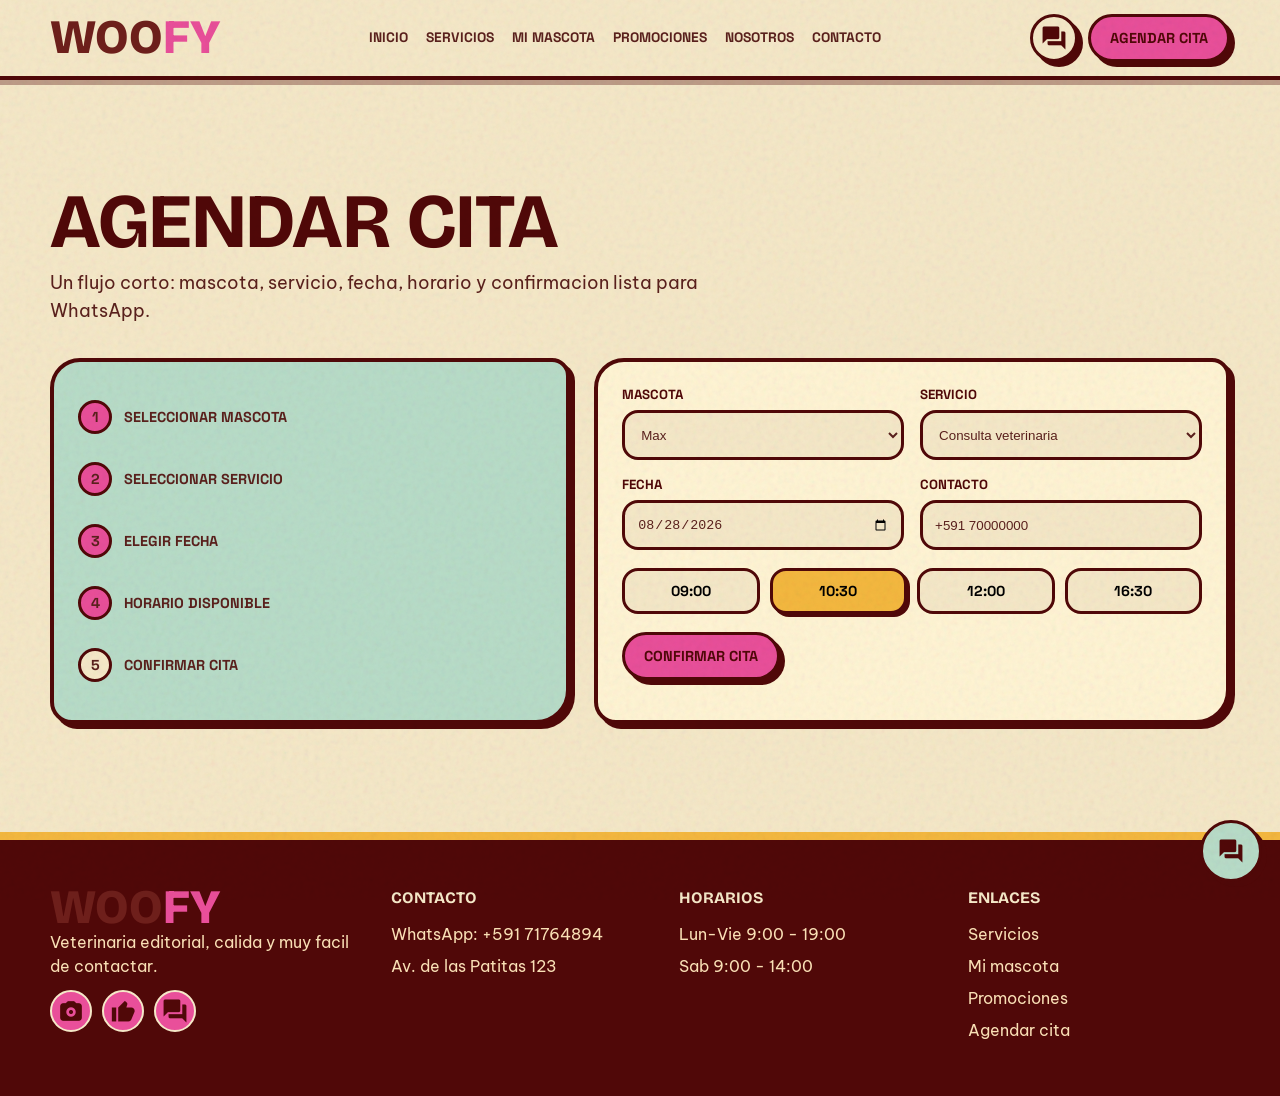
==== agendar.html @ f663ee56 "Add files via upload" ====
﻿<!doctype html>
<html lang="es">
  <head>
    <meta charset="utf-8" />
    <meta name="viewport" content="width=device-width,initial-scale=1" />
    <title>WOOFY | Agendar cita</title>
    <link rel="preconnect" href="https://fonts.googleapis.com" />
    <link rel="preconnect" href="https://fonts.gstatic.com" crossorigin />
    <link
      href="https://fonts.googleapis.com/css2?family=Be+Vietnam+Pro:wght@400;600;700;800&family=Bricolage+Grotesque:opsz,wght@12..96,700;12..96,800&family=Space+Grotesk:wght@600;700&display=swap"
      rel="stylesheet"
    />
    <link
      href="https://fonts.googleapis.com/css2?family=Material+Symbols+Outlined:wght,FILL@100..700,0..1&display=swap"
      rel="stylesheet"
    />
    <link rel="stylesheet" href="styles.css" />
  </head>
  <body class="section-page">
    <header class="top">
      <nav class="nav">
        <a class="logo" href="index.html">WOO<span>FY</span></a>
        <div class="links">
          <a href="index.html">Inicio</a><a href="servicios.html">Servicios</a
          ><a href="mi-mascota.html">Mi mascota</a
          ><a href="promociones.html">Promociones</a
          ><a href="nosotros.html">Nosotros</a
          ><a href="contacto.html">Contacto</a>
        </div>
        <div class="actions">
          <a
            class="btn icon"
            href="https://wa.me/59170000000"
            aria-label="WhatsApp"
            ><span class="material-symbols-outlined">forum</span></a
          ><a class="btn primary" href="agendar.html">Agendar cita</a
          ><button class="btn icon menu" aria-label="Menu">
            <span class="material-symbols-outlined">menu</span>
          </button>
        </div>
      </nav>
    </header>
    <main class="page-main">
      <section id="agendar" class="section cream">
        <div class="head">
          <div>
            <h2 class="title">Agendar cita</h2>
            <p class="lead">
              Un flujo corto: mascota, servicio, fecha, horario y confirmacion
              lista para WhatsApp.
            </p>
          </div>
        </div>
        <div class="appt">
          <aside class="card steps">
            <div class="step on"><b>1</b>Seleccionar mascota</div>
            <div class="step on"><b>2</b>Seleccionar servicio</div>
            <div class="step on"><b>3</b>Elegir fecha</div>
            <div class="step on"><b>4</b>Horario disponible</div>
            <div class="step"><b>5</b>Confirmar cita</div>
          </aside>
          <form class="card form" id="form">
            <div class="fg">
              <label
                >Mascota<select id="pet">
                  <option>Max</option>
                  <option>Mora</option>
                </select></label
              ><label
                >Servicio<select id="service">
                  <option>Consulta veterinaria</option>
                  <option>Vacunacion</option>
                  <option>Bano y peluqueria</option>
                  <option>Esterilizacion</option>
                  <option>Tratamientos</option>
                </select></label
              ><label
                >Fecha<input id="date" type="date" value="2026-08-28" /></label
              ><label
                >Contacto<input id="phone" type="tel" value="+591 70000000"
              /></label>
            </div>
            <div class="times">
              <button class="time" type="button">09:00</button
              ><button class="time sel" type="button">10:30</button
              ><button class="time" type="button">12:00</button
              ><button class="time" type="button">16:30</button>
            </div>
            <button class="btn primary" type="submit">Confirmar cita</button>
            <div class="done" id="done">
              <h3>Cita agendada!</h3>
              <p>
                <b>Mascota:</b> <span id="cPet">Max</span> - <b>Servicio:</b>
                <span id="cService">Consulta veterinaria</span>
              </p>
              <p>
                <b>Fecha:</b> <span id="cDate">2026-08-28</span> - <b>Hora:</b>
                <span id="cTime">10:30</span>
              </p>
              <br /><a class="btn yellow" href="https://wa.me/59171764894"
                >Confirmar por WhatsApp</a
              >
            </div>
          </form>
        </div>
      </section>
    </main>
    <footer>
      <div class="foot">
        <div>
          <div class="logo">WOO<span>FY</span></div>
          <p>Veterinaria editorial, calida y muy facil de contactar.</p>
          <div class="social">
            <a href="#" aria-label="Instagram"
              ><span class="material-symbols-outlined">photo_camera</span></a
            ><a href="#" aria-label="Facebook"
              ><span class="material-symbols-outlined">thumb_up</span></a
            ><a href="https://wa.me/59170000000" aria-label="WhatsApp"
              ><span class="material-symbols-outlined">forum</span></a
            >
          </div>
        </div>
        <div>
          <h4>Contacto</h4>
          <p>WhatsApp: +591 71764894</p>
          <p>Av. de las Patitas 123</p>
        </div>
        <div>
          <h4>Horarios</h4>
          <p>Lun-Vie 9:00 - 19:00</p>
          <p>Sab 9:00 - 14:00</p>
        </div>
        <div>
          <h4>Enlaces</h4>
          <a href="servicios.html">Servicios</a
          ><a href="mi-mascota.html">Mi mascota</a
          ><a href="promociones.html">Promociones</a
          ><a href="agendar.html">Agendar cita</a>
        </div>
      </div>
    </footer>
    <a
      class="btn float"
      href="https://wa.me/59171764894"
      aria-label="WhatsApp flotante"
      ><span class="material-symbols-outlined">forum</span></a
    >
    <script src="main.js"></script>
  </body>
</html>
---- styles.css ----
﻿:root {
  --b: #6e1f1b;
  --bd: #500808;
  --c: #f5e8c8;
  --cs: #fff4d4;
  --p: #e94f9a;
  --m: #b8dcc8;
  --y: #f4b83f;
  --t: #5a201c;
  --sh: 5px 5px 0 var(--bd);
  --r: 30px 18px 34px 22px;
}
* {
  box-sizing: border-box;
}
html {
  scroll-behavior: smooth;
}
body {
  margin: 0;
  background: var(--b);
  color: var(--t);
  font-family: "Be Vietnam Pro", system-ui, sans-serif;
  line-height: 1.5;
  overflow-x: hidden;
}
body:before {
  content: "";
  position: fixed;
  inset: 0;
  z-index: 80;
  pointer-events: none;
  opacity: 0.13;
  mix-blend-mode: multiply;
  background: url("data:image/svg+xml,%3Csvg viewBox='0 0 220 220' xmlns='http://www.w3.org/2000/svg'%3E%3Cfilter id='n'%3E%3CfeTurbulence type='fractalNoise' baseFrequency='.75' numOctaves='3' stitchTiles='stitch'/%3E%3C/filter%3E%3Crect width='100%25' height='100%25' filter='url(%23n)' opacity='.8'/%3E%3C/svg%3E");
}
a {
  text-decoration: none;
  color: inherit;
}
img {
  display: block;
  width: 100%;
  height: 100%;
  object-fit: cover;
}
.material-symbols-outlined {
  font-variation-settings:
    "FILL" 1,
    "wght" 700,
    "opsz" 24;
  line-height: 1;
}
.top {
  position: sticky;
  top: 0;
  z-index: 60;
  background: var(--c);
  border-bottom: 4px solid var(--bd);
  box-shadow: 0 5px 0 #50080855;
}
.nav {
  width: min(1180px, calc(100% - 32px));
  min-height: 76px;
  margin: auto;
  display: flex;
  align-items: center;
  justify-content: space-between;
  gap: 16px;
}
.logo {
  font: 800 clamp(2rem, 4vw, 3rem)/0.9 "Bricolage Grotesque";
  color: var(--b);
  letter-spacing: 0;
}
.logo span {
  color: var(--p);
}
.links {
  display: flex;
  gap: 18px;
  font: 700 0.86rem "Space Grotesk";
  text-transform: uppercase;
}
.links a {
  border-bottom: 2px solid transparent;
  padding: 8px 0;
}
.links a:hover {
  color: var(--p);
  border-color: var(--p);
}
.actions {
  display: flex;
  gap: 10px;
}
.btn {
  display: inline-flex;
  align-items: center;
  justify-content: center;
  gap: 8px;
  min-height: 48px;
  padding: 12px 19px;
  border: 3px solid var(--bd);
  border-radius: 999px;
  background: var(--c);
  color: var(--bd);
  box-shadow: var(--sh);
  font: 800 0.9rem "Space Grotesk";
  text-transform: uppercase;
  cursor: pointer;
  transition: 0.18s;
  white-space: nowrap;
}
.btn:hover {
  transform: translate(-2px, -2px);
  box-shadow: 7px 7px 0 var(--bd);
}
.primary {
  background: var(--p);
}
.yellow {
  background: var(--y);
}
.mint {
  background: var(--m);
}
.icon {
  width: 48px;
  padding: 0;
}
.menu {
  display: none;
}
.section {
  position: relative;
  padding: clamp(58px, 9vw, 108px) max(18px, calc((100vw - 1180px) / 2));
}
.cream {
  background: var(--c);
}
.paper {
  background: #fbefd1;
}
.mintbg {
  background: var(--m);
}
.wine {
  background: var(--b);
  color: var(--c);
}
h1,
h2,
h3 {
  font-family: "Bricolage Grotesque";
  letter-spacing: 0;
}
h2.title {
  margin: 0 0 12px;
  color: var(--bd);
  font-size: clamp(2.3rem, 6vw, 5.1rem);
  line-height: 0.9;
  text-transform: uppercase;
}
.wine h2.title {
  color: var(--c);
}
.lead {
  max-width: 690px;
  margin: 0;
  font-size: clamp(1rem, 2vw, 1.15rem);
}
.head {
  display: flex;
  justify-content: space-between;
  align-items: end;
  gap: 24px;
  margin-bottom: 34px;
}
.tag,
.sticker {
  display: inline-flex;
  align-items: center;
  gap: 7px;
  width: max-content;
  max-width: 100%;
  padding: 8px 12px;
  border: 3px solid var(--bd);
  border-radius: 999px;
  background: var(--y);
  color: var(--bd);
  box-shadow: var(--sh);
  font: 800 0.78rem "Space Grotesk";
  text-transform: uppercase;
}
.card {
  position: relative;
  overflow: hidden;
  border: 4px solid var(--bd);
  border-radius: var(--r);
  box-shadow: var(--sh);
  background: var(--cs);
  color: var(--t);
}
.hero {
  min-height: calc(100vh - 76px);
  display: grid;
  grid-template-columns: 1.02fr 0.98fr;
  align-items: center;
  gap: clamp(28px, 5vw, 64px);
  background:
    radial-gradient(circle at 10% 20%, #f4b83f22 0 2px, transparent 2px 34px),
    var(--b);
  color: var(--c);
  padding-top: clamp(42px, 7vw, 80px);
  padding-bottom: clamp(50px, 7vw, 82px);
}
.hero h1 {
  margin: 26px 0 22px;
  font-size: clamp(3.2rem, 9vw, 7.6rem);
  line-height: 0.84;
  text-transform: uppercase;
}
.hero .hi {
  display: inline-block;
  background: var(--c);
  color: var(--bd);
  border: 4px solid var(--bd);
  border-radius: 22px 34px 18px 28px;
  padding: 5px 15px 10px;
  box-shadow: var(--sh);
  transform: rotate(-1deg);
}
.hero p {
  max-width: 570px;
  color: #fff1ce;
  font-size: clamp(1rem, 2vw, 1.22rem);
}
.row {
  display: flex;
  flex-wrap: wrap;
  gap: 16px;
  margin-top: 28px;
}
.collage {
  position: relative;
  min-height: 620px;
}
.photo {
  position: absolute;
  inset: 24px 22px 80px 60px;
  padding: 10px;
  background: var(--c);
  border: 5px solid var(--bd);
  border-radius: 42px 26px 48px 30px;
  box-shadow: var(--sh);
  transform: rotate(2deg);
  overflow: hidden;
}
.photo img {
  border-radius: 30px 18px 34px 22px;
}
.note {
  position: absolute;
  border: 4px solid var(--bd);
  box-shadow: var(--sh);
  border-radius: var(--r);
  color: var(--bd);
  padding: 18px;
  font-weight: 800;
}
.note strong {
  display: block;
  font: 800 1.5rem/1 "Bricolage Grotesque";
  text-transform: uppercase;
}
.n1 {
  right: 0;
  top: 10px;
  width: 220px;
  background: var(--y);
  transform: rotate(5deg);
}
.n2 {
  left: 0;
  bottom: 58px;
  width: 230px;
  background: var(--m);
  transform: rotate(-5deg);
}
.n3 {
  right: 22px;
  bottom: 10px;
  width: 255px;
  background: var(--p);
  transform: rotate(-2deg);
}
.paw {
  position: absolute;
  font-size: 54px;
  color: var(--p);
  left: 22px;
  top: 72px;
  transform: rotate(-14deg);
}
.grid {
  display: grid;
  gap: 24px;
}
.services {
  grid-template-columns: repeat(3, 1fr);
}
.svc {
  min-height: 380px;
  display: flex;
  flex-direction: column;
}
.svc:nth-child(2n) {
  background: var(--m);
  transform: rotate(1deg);
}
.svc:nth-child(3n) {
  background: #ffd5e8;
  transform: rotate(-1deg);
}
.svc:nth-child(4n) {
  background: #f8c85b;
}
.svcimg {
  height: 172px;
  border-bottom: 4px solid var(--bd);
  background: var(--c);
}
.body {
  padding: 22px;
}
.card h3 {
  margin: 0 0 8px;
  color: var(--bd);
  font-size: 1.75rem;
  line-height: 1;
  text-transform: uppercase;
}
.card p {
  margin: 0;
}
.svc .tag {
  position: absolute;
  top: 14px;
  right: 14px;
  background: var(--y);
  box-shadow: 3px 3px 0 var(--bd);
}
.split {
  display: grid;
  grid-template-columns: 0.92fr 1.08fr;
  gap: 32px;
}
.panel {
  padding: clamp(24px, 4vw, 38px);
  background: var(--c);
}
.list {
  display: grid;
  gap: 16px;
  margin: 24px 0;
}
.info {
  display: grid;
  grid-template-columns: 44px 1fr;
  gap: 14px;
}
.ico {
  width: 44px;
  height: 44px;
  display: grid;
  place-items: center;
  border: 3px solid var(--bd);
  border-radius: 14px;
  background: var(--p);
  color: var(--bd);
}
.info h3 {
  margin: 0 0 3px;
  font: 800 0.94rem "Space Grotesk";
  text-transform: uppercase;
}
.info p {
  margin: 0;
}
.mapcard {
  min-height: 440px;
  background: var(--m);
  padding: 18px;
  transform: rotate(1deg);
}
.map {
  height: 100%;
  min-height: 390px;
  border: 4px solid var(--bd);
  border-radius: 22px;
  background:
    linear-gradient(90deg, #6e1f1b2e 4px, transparent 4px) 0 0/78px 78px,
    linear-gradient(#6e1f1b2e 4px, transparent 4px) 0 0/78px 78px,
    var(--cs);
  position: relative;
  overflow: hidden;
}
.map:before,
.map:after {
  content: "";
  position: absolute;
  background: var(--p);
  border: 4px solid var(--bd);
  box-shadow: var(--sh);
}
.map:before {
  width: 210px;
  height: 74px;
  left: 18%;
  top: 26%;
  border-radius: 999px;
  transform: rotate(-20deg);
}
.map:after {
  width: 92px;
  height: 92px;
  right: 22%;
  bottom: 26%;
  border-radius: 50% 50% 50% 0;
  transform: rotate(-45deg);
  background: var(--y);
}
.pin {
  position: absolute;
  right: 24%;
  bottom: 32%;
  transform: translate(28px, -16px);
  font-size: 56px;
  color: var(--bd);
  z-index: 2;
}
.maptxt {
  position: absolute;
  left: 30px;
  right: 30px;
  bottom: 30px;
  background: var(--b);
  color: var(--c);
  border: 3px solid var(--bd);
  border-radius: 18px;
  padding: 16px;
  font: 800 1rem "Space Grotesk";
}
.contact {
  display: grid;
  grid-template-columns: 1fr auto;
  gap: 28px;
  align-items: center;
  border: 5px solid var(--bd);
  border-radius: 34px 22px 42px 26px;
  background: var(--c);
  color: var(--bd);
  box-shadow: 8px 8px 0 var(--y);
  padding: clamp(24px, 5vw, 52px);
}
.contact h2 {
  margin: 12px 0 8px;
  font-size: clamp(2.4rem, 6vw, 5rem);
  line-height: 0.9;
  text-transform: uppercase;
}
.promos {
  grid-template-columns: repeat(4, minmax(260px, 1fr));
  overflow-x: auto;
  padding: 8px 8px 18px;
  scroll-snap-type: x mandatory;
}
.promo {
  min-width: 260px;
  scroll-snap-align: start;
  background: var(--c);
  transform: rotate(-1deg);
}
.promo:nth-child(2n) {
  transform: rotate(1.5deg);
  background: var(--m);
}
.pimg {
  height: 230px;
  border-bottom: 4px solid var(--bd);
}
.badge {
  position: absolute;
  top: 14px;
  left: 14px;
  background: var(--p);
  font: 800 2rem/1 "Bricolage Grotesque";
  color: var(--bd);
  padding: 9px 12px;
  border: 3px solid var(--bd);
  border-radius: 18px;
  box-shadow: 3px 3px 0 var(--bd);
  transform: rotate(-6deg);
}
.dash {
  display: grid;
  grid-template-columns: 340px 1fr;
  gap: 28px;
}
.pet {
  background: var(--m);
  padding: 20px;
}
.petpic {
  height: 280px;
  border: 4px solid var(--bd);
  border-radius: 26px;
  overflow: hidden;
  margin-bottom: 18px;
}
.chips {
  display: flex;
  flex-wrap: wrap;
  gap: 8px;
}
.dgrid {
  display: grid;
  grid-template-columns: repeat(2, 1fr);
  gap: 20px;
}
.dcard {
  padding: 22px;
  min-height: 230px;
  background: var(--cs);
}
.alert {
  background: #ffd7e9;
}
.rec {
  display: grid;
  grid-template-columns: 34px 1fr auto;
  gap: 12px;
  align-items: center;
  padding: 12px 0;
  border-bottom: 2px dashed #5a201c55;
}
.rec:last-child {
  border-bottom: 0;
}
.rec small {
  display: block;
  font: 800 0.78rem "Space Grotesk";
  color: var(--bd);
}
.status {
  background: var(--y);
  border: 2px solid var(--bd);
  border-radius: 999px;
  padding: 4px 8px;
  font-size: 0.75rem;
  font-weight: 800;
  white-space: nowrap;
}
.hot {
  background: var(--p);
}
.appt {
  display: grid;
  grid-template-columns: 0.9fr 1.1fr;
  gap: 24px;
}
.steps {
  padding: 24px;
  background: var(--m);
}
.step {
  display: flex;
  gap: 12px;
  align-items: center;
  padding: 14px 0;
  font: 800 0.9rem "Space Grotesk";
  text-transform: uppercase;
}
.step b {
  display: grid;
  place-items: center;
  width: 34px;
  height: 34px;
  border-radius: 50%;
  border: 3px solid var(--bd);
  background: var(--c);
}
.step.on b {
  background: var(--p);
}
.form {
  padding: 24px;
  background: var(--cs);
}
.fg {
  display: grid;
  grid-template-columns: repeat(2, 1fr);
  gap: 16px;
}
label {
  display: grid;
  gap: 7px;
  font: 800 0.83rem "Space Grotesk";
  color: var(--bd);
  text-transform: uppercase;
}
input,
select {
  min-height: 50px;
  border: 3px solid var(--bd);
  border-radius: 16px;
  background: var(--c);
  padding: 10px 12px;
  color: var(--t);
  outline: none;
}
input:focus,
select:focus {
  box-shadow: 0 0 0 4px #f4b83f73;
}
.times {
  display: grid;
  grid-template-columns: repeat(4, 1fr);
  gap: 10px;
  margin: 18px 0;
}
.time {
  background: var(--c);
  border: 3px solid var(--bd);
  border-radius: 16px;
  padding: 11px 8px;
  text-align: center;
  font: 800 0.9rem "Space Grotesk";
  cursor: pointer;
}
.sel {
  background: var(--y);
  box-shadow: 3px 3px 0 var(--bd);
}
.done {
  display: none;
  margin-top: 20px;
  padding: 20px;
  background: var(--p);
  color: var(--bd);
  border: 4px solid var(--bd);
  border-radius: 24px;
  box-shadow: var(--sh);
}
.done.show {
  display: block;
}
.done h3 {
  margin: 0 0 10px;
  font-size: 2.1rem;
  line-height: 1;
  text-transform: uppercase;
}
.about {
  grid-template-columns: repeat(3, 1fr);
}
.aphoto {
  height: 280px;
}
.aphoto:nth-child(1) {
  transform: rotate(-2deg);
}
.aphoto:nth-child(2) {
  transform: rotate(1deg);
  margin-top: 36px;
}
.aphoto:nth-child(3) {
  transform: rotate(-1deg);
}
footer {
  background: var(--bd);
  color: var(--c);
  border-top: 8px solid var(--y);
}
.foot {
  width: min(1180px, calc(100% - 36px));
  margin: auto;
  padding: 46px 0;
  display: grid;
  grid-template-columns: 1.2fr repeat(3, 1fr);
  gap: 26px;
}
footer h4 {
  margin: 0 0 12px;
  font-family: "Bricolage Grotesque";
  text-transform: uppercase;
}
footer p,
footer a {
  display: block;
  margin: 0 0 8px;
  color: #f9dfb5;
}
.social {
  display: flex;
  gap: 10px;
  margin-top: 12px;
}
.social a {
  display: grid;
  place-items: center;
  width: 42px;
  height: 42px;
  border: 2px solid var(--c);
  border-radius: 50%;
  background: var(--p);
  color: var(--bd);
}
.float {
  position: fixed;
  z-index: 70;
  right: 18px;
  bottom: 18px;
  width: 62px;
  height: 62px;
  padding: 0;
  background: var(--m);
}
@media (max-width: 980px) {
  .links {
    display: none;
  }
  .menu {
    display: inline-flex;
  }
  .hero,
  .split,
  .dash,
  .appt {
    grid-template-columns: 1fr;
  }
  .hero {
    min-height: auto;
  }
  .collage {
    min-height: 580px;
    max-width: 620px;
    width: 100%;
    margin: auto;
  }
  .services {
    grid-template-columns: repeat(2, 1fr);
  }
  .dgrid {
    grid-template-columns: 1fr;
  }
  .foot {
    grid-template-columns: 1fr 1fr;
  }
  .contact {
    grid-template-columns: 1fr;
  }
}
@media (max-width: 650px) {
  .nav {
    width: calc(100% - 24px);
    min-height: 68px;
  }
  .logo {
    font-size: 2rem;
  }
  .actions .primary {
    display: none;
  }
  .section {
    padding-left: 16px;
    padding-right: 16px;
  }
  .hero h1 {
    font-size: clamp(3rem, 17vw, 4.8rem);
  }
  .collage {
    min-height: 500px;
  }
  .photo {
    inset: 20px 12px 106px 12px;
  }
  .n1 {
    right: 6px;
    top: 0;
    width: 184px;
  }
  .n2 {
    left: 4px;
    bottom: 52px;
    width: 190px;
  }
  .n3 {
    right: 0;
    bottom: 2px;
    width: 210px;
  }
  .note strong {
    font-size: 1.25rem;
  }
  .head {
    display: block;
  }
  .services,
  .fg,
  .about {
    grid-template-columns: 1fr;
  }
  .aphoto,
  .aphoto:nth-child(2) {
    margin-top: 0;
    height: 230px;
  }
  .times {
    grid-template-columns: repeat(2, 1fr);
  }
  .rec {
    grid-template-columns: 30px 1fr;
  }
  .rec .status {
    grid-column: 2;
    width: max-content;
  }
  .foot {
    grid-template-columns: 1fr;
  }
  .btn {
    width: 100%;
    white-space: normal;
    text-align: center;
  }
  .icon,
  .float {
    width: 56px;
  }
}

/* Fix de desbordes: los ligatures de Material Symbols no deben ocupar espacio si la fuente tarda o falla. */
.material-symbols-outlined {
  font-family: "Material Symbols Outlined";
  display: inline-flex;
  align-items: center;
  justify-content: center;
  flex: 0 0 auto;
  overflow: hidden;
  white-space: nowrap;
  text-transform: none;
  letter-spacing: 0;
  max-width: 1em;
}
.btn .material-symbols-outlined,
.sticker .material-symbols-outlined {
  width: 24px;
  height: 24px;
  font-size: 24px;
}
.rec > .material-symbols-outlined {
  width: 34px;
  height: 34px;
  max-width: 34px;
  font-size: 24px;
  color: var(--bd);
}
.info .material-symbols-outlined,
.ico {
  width: 44px;
  height: 44px;
  max-width: 44px;
  font-size: 24px;
}
.pin {
  width: 56px;
  height: 56px;
  max-width: 56px;
}
.paw {
  width: 54px;
  height: 54px;
  max-width: 54px;
}
.dcard {
  overflow: hidden;
}
.rec > div {
  min-width: 0;
}
.rec b,
.rec small {
  overflow-wrap: anywhere;
}
.status {
  justify-self: end;
}
.page-main {
  min-height: 65vh;
}
.standalone-note {
  margin: 0 0 24px;
  color: var(--bd);
  font: 800 0.82rem "Space Grotesk";
  text-transform: uppercase;
}
@media (max-width: 650px) {
  .rec {
    align-items: start;
  }
  .status {
    justify-self: start;
  }
  .dcard {
    padding: 18px;
  }
  .card h3 {
    font-size: 1.55rem;
  }
  .rec b,
  .rec small {
    font-size: 0.86rem;
  }
  .float {
    right: 12px;
    bottom: 12px;
  }
}
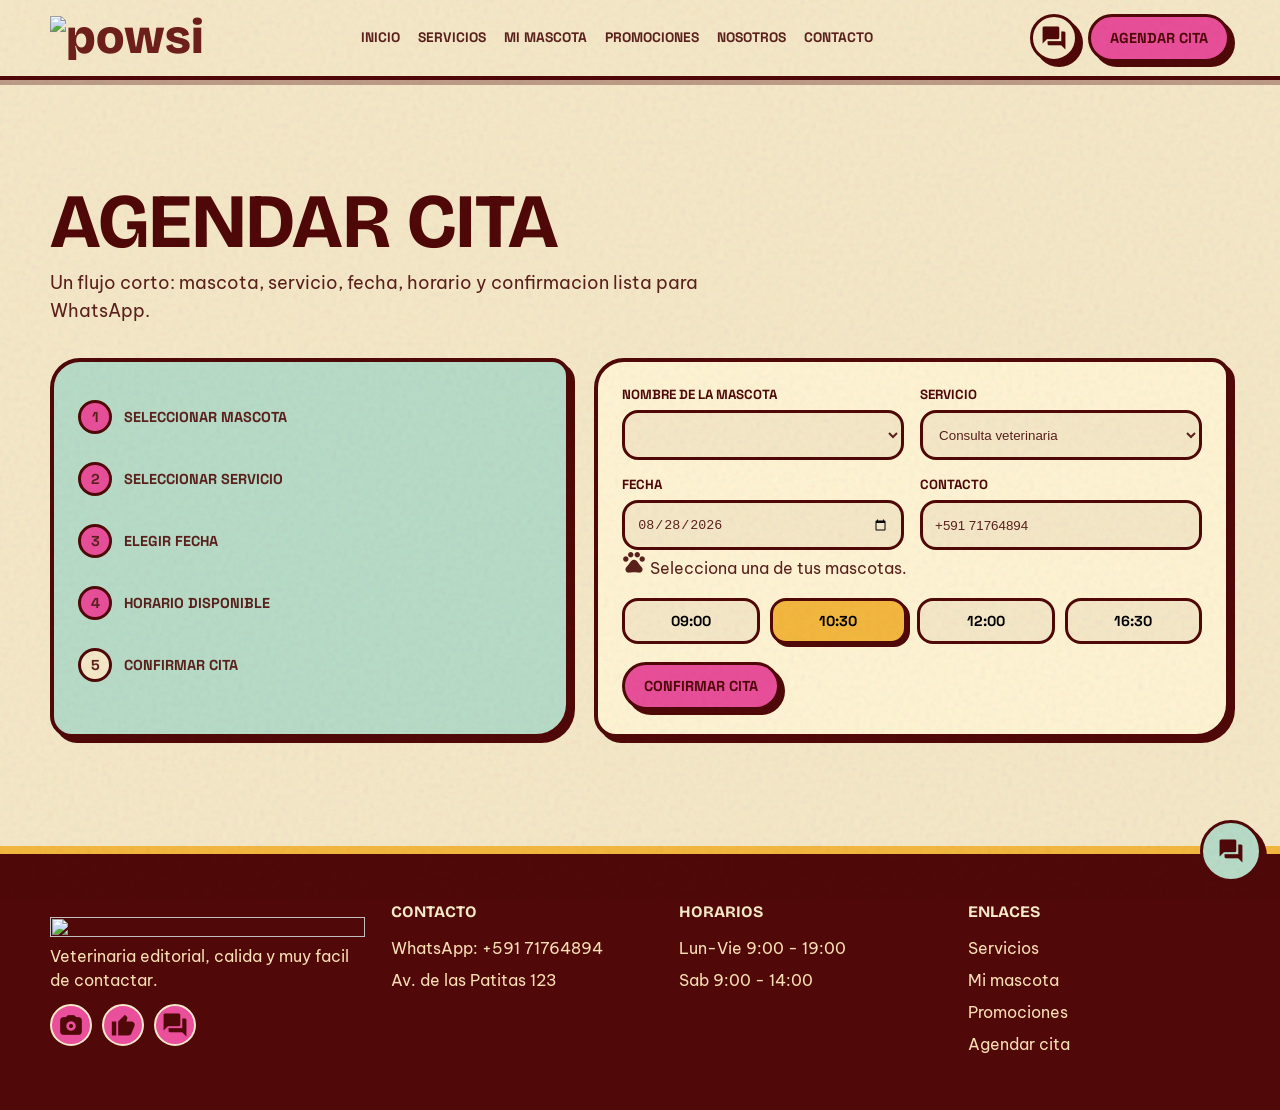
==== commit 7dcb034d: "Update agendar.html" ====
--- a/agendar.html
+++ b/agendar.html
@@ -1,9 +1,9 @@
-﻿<!doctype html>
+<!doctype html>
 <html lang="es">
   <head>
     <meta charset="utf-8" />
     <meta name="viewport" content="width=device-width,initial-scale=1" />
-    <title>WOOFY | Agendar cita</title>
+    <title>POWSI | Agendar cita</title>
     <link rel="preconnect" href="https://fonts.googleapis.com" />
     <link rel="preconnect" href="https://fonts.gstatic.com" crossorigin />
     <link
@@ -19,18 +19,18 @@
   <body class="section-page">
     <header class="top">
       <nav class="nav">
-        <a class="logo" href="index.html">WOO<span>FY</span></a>
+        <a class="logo" href="index.html"><img src="powsi.png" alt="powsi"></a>
         <div class="links">
-          <a href="index.html">Inicio</a><a href="servicios.html">Servicios</a
+          <a href="index.html">Inicio</a><a href="index.html#servicios">Servicios</a
           ><a href="mi-mascota.html">Mi mascota</a
-          ><a href="promociones.html">Promociones</a
+          ><a href="index.html#promociones">Promociones</a
           ><a href="nosotros.html">Nosotros</a
           ><a href="contacto.html">Contacto</a>
         </div>
         <div class="actions">
           <a
             class="btn icon"
-            href="https://wa.me/59170000000"
+            href="https://wa.me/59171764894"
             aria-label="WhatsApp"
             ><span class="material-symbols-outlined">forum</span></a
           ><a class="btn primary" href="agendar.html">Agendar cita</a
@@ -61,12 +61,10 @@
           </aside>
           <form class="card form" id="form">
             <div class="fg">
-              <label
-                >Mascota<select id="pet">
-                  <option>Max</option>
-                  <option>Mora</option>
-                </select></label
-              ><label
+              <label>
+                Nombre de la mascota
+                <select id="pet" required></select>
+              </label><label
                 >Servicio<select id="service">
                   <option>Consulta veterinaria</option>
                   <option>Vacunacion</option>
@@ -77,9 +75,10 @@
               ><label
                 >Fecha<input id="date" type="date" value="2026-08-28" /></label
               ><label
-                >Contacto<input id="phone" type="tel" value="+591 70000000"
+                >Contacto<input id="phone" type="tel" value="+591 71764894"
               /></label>
             </div>
+            <p class="form-helper"><span class="material-symbols-outlined">pets</span> Selecciona una de tus mascotas.</p>
             <div class="times">
               <button class="time" type="button">09:00</button
               ><button class="time sel" type="button">10:30</button
@@ -97,7 +96,7 @@
                 <b>Fecha:</b> <span id="cDate">2026-08-28</span> - <b>Hora:</b>
                 <span id="cTime">10:30</span>
               </p>
-              <br /><a class="btn yellow" href="https://wa.me/59171764894"
+              <br /><a class="btn yellow" id="whatsappAppointment" href="https://wa.me/59171764894"
                 >Confirmar por WhatsApp</a
               >
             </div>
@@ -108,14 +107,14 @@
     <footer>
       <div class="foot">
         <div>
-          <div class="logo">WOO<span>FY</span></div>
+          <div class="logo"><img src="powsii.png" alt=""></div>
           <p>Veterinaria editorial, calida y muy facil de contactar.</p>
           <div class="social">
             <a href="#" aria-label="Instagram"
               ><span class="material-symbols-outlined">photo_camera</span></a
             ><a href="#" aria-label="Facebook"
               ><span class="material-symbols-outlined">thumb_up</span></a
-            ><a href="https://wa.me/59170000000" aria-label="WhatsApp"
+            ><a href="https://wa.me/59171764894" aria-label="WhatsApp"
               ><span class="material-symbols-outlined">forum</span></a
             >
           </div>
@@ -132,9 +131,9 @@
         </div>
         <div>
           <h4>Enlaces</h4>
-          <a href="servicios.html">Servicios</a
+          <a href="index.html#servicios">Servicios</a
           ><a href="mi-mascota.html">Mi mascota</a
-          ><a href="promociones.html">Promociones</a
+          ><a href="index.html#promociones">Promociones</a
           ><a href="agendar.html">Agendar cita</a>
         </div>
       </div>
